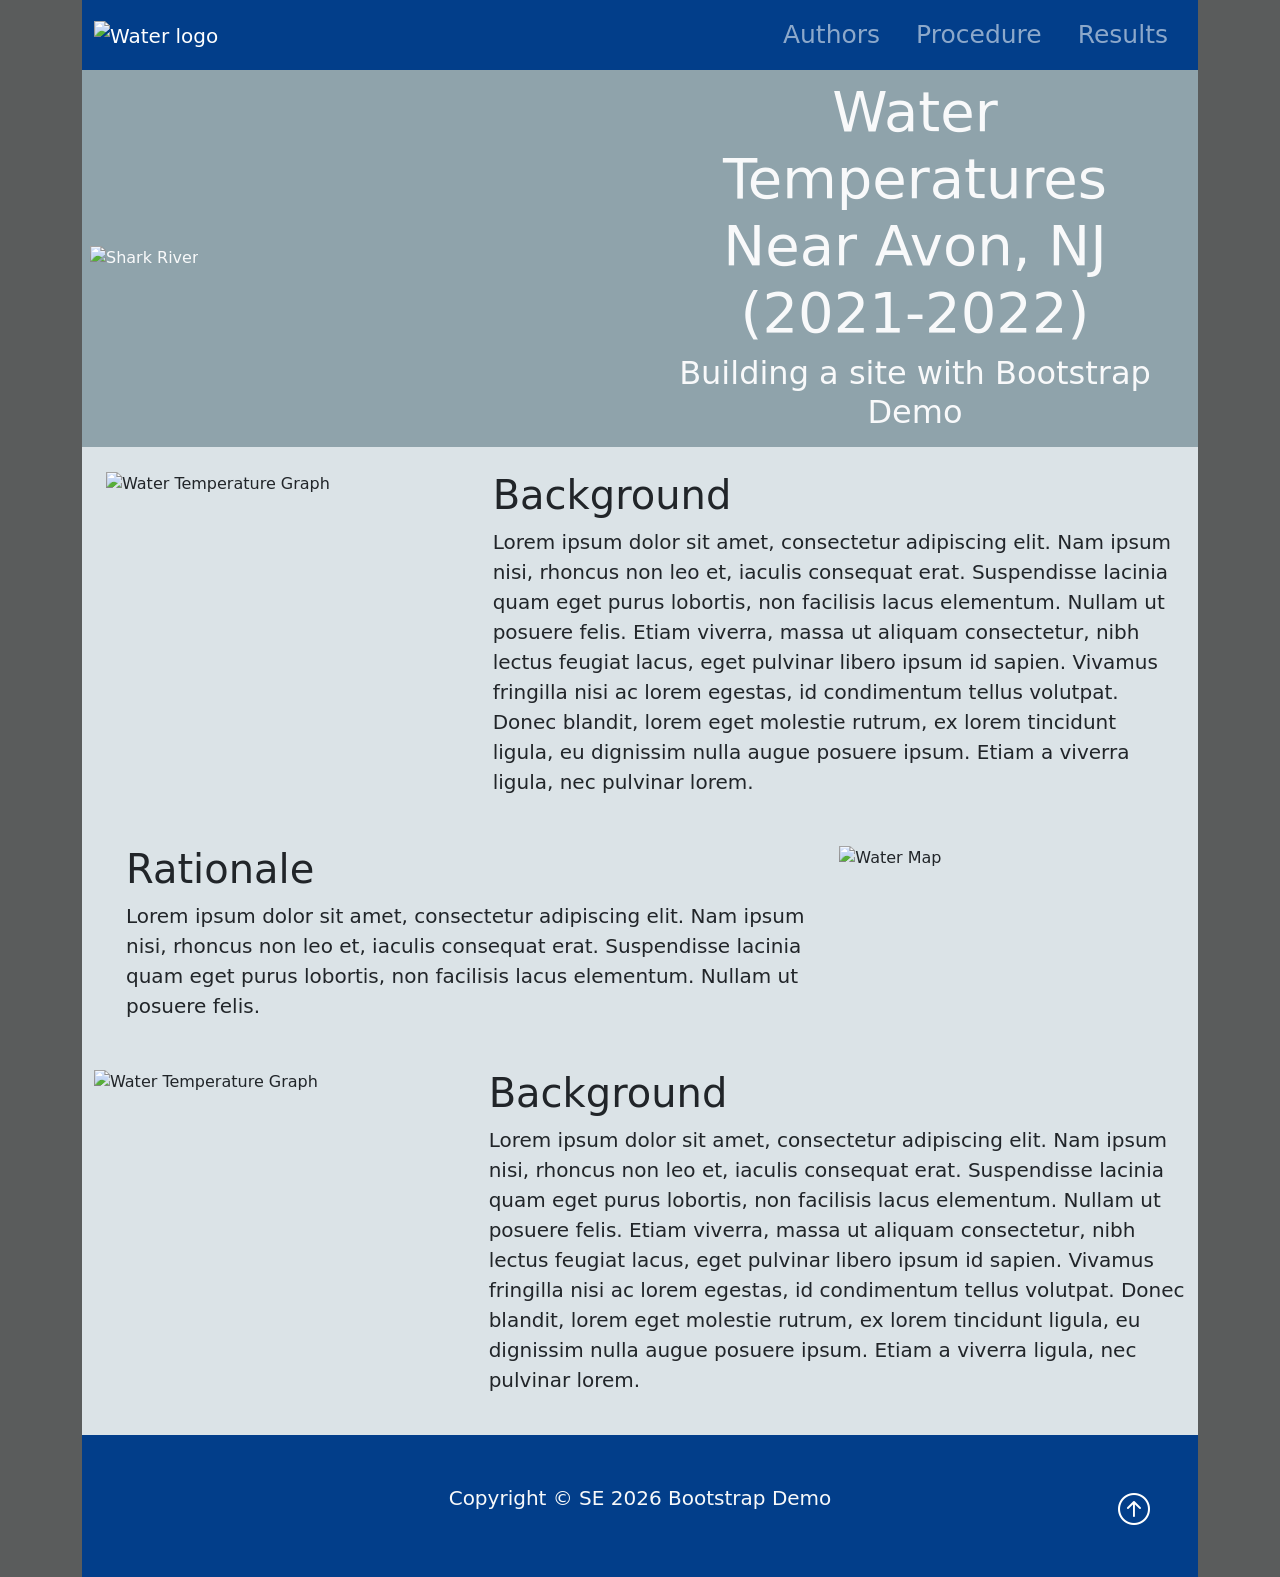
==== index.html @ 8949407c "initial setup Added in files from classdemo" ====
<!doctype html>
<html lang="en">
  <head>
    <meta charset="UTF-8" />
    <meta name="viewport" content="width=device-width, initial-scale=1.0" />
    <title>Activity 2.1.5 Class Demo</title>
    <link
      href="https://cdn.jsdelivr.net/npm/bootstrap@5.3.8/dist/css/bootstrap.min.css"
      rel="stylesheet"
      integrity="sha384-sRIl4kxILFvY47J16cr9ZwB07vP4J8+LH7qKQnuqkuIAvNWLzeN8tE5YBujZqJLB"
      crossorigin="anonymous"
    />
    <link
      rel="stylesheet"
      href="https://cdn.jsdelivr.net/npm/bootstrap-icons@1.13.1/font/bootstrap-icons.min.css"
    />
    <link rel="stylesheet" href="styles.css" />
    <script
      src="https://cdn.jsdelivr.net/npm/bootstrap@5.3.8/dist/js/bootstrap.bundle.min.js"
      integrity="sha384-FKyoEForCGlyvwx9Hj09JcYn3nv7wiPVlz7YYwJrWVcXK/BmnVDxM+D2scQbITxI"
      crossorigin="anonymous"
    ></script>
  </head>

  <body class="body">
    <div class="container-lg min-vh-100">
      <header>
        <!--nav headers-->
        <nav
          class="navbar navbar-expand-lg nav-background-color"
          data-bs-theme="dark"
        >
          <div class="container">
            <!-- Website Brand -->
            <a href="#" class="navbar-brand"
              ><img
                src="img/droplet.png"
                alt="Water logo"
                class="d-inline-block-align-text-top w-50"
            /></a>

            <!-- Hamburger Menu Button -->
            <button
              class="navbar-toggler"
              type="button"
              data-bs-toggle="collapse"
              data-bs-target="#navmenu"
            >
              <span class="navbar-toggler-icon"></span>
            </button>

            <!-- Collapsible navbar menu with custom hover underline CSS animation -->
            <div class="collapse navbar-collapse" id="navmenu">
              <!--links-->
              <ul class="navbar-nav ms-auto">
                <li class="nav-item">
                  <a
                    href="authors.html"
                    class="nav-link hover-underline-animation nav-menu-item"
                    >Authors</a
                  >
                </li>
                <li class="nav-item">
                  <a
                    href="procedure.html"
                    class="nav-link hover-underline-animation nav-menu-item"
                    >Procedure</a
                  >
                </li>
                <li class="nav-item">
                  <a
                    href="results.html"
                    class="nav-link hover-underline-animation nav-menu-item"
                    >Results</a
                  >
                </li>
              </ul>
            </div>
          </div>
        </nav>
      </header>

      <!--Showcase-->

      <section class="showcase text-light p-2 text-center">
        <div class="container">
          <div class="row">
            <div class="col-sm-6 p-0 d-flex align-items-center">
              <img src="img/img-5509.jpg" alt="Shark River" class="img-fluid" />
              <!-- img-fluid won't expand image larger than the container and will scale
                appropriately if the browser gets narrower than the image's set width-->
            </div>
            <div class="col-sm-6 p-0 d-flex align-items-center">
              <div class="container">
                <h1 class="display-4">
                  Water Temperatures Near Avon, NJ (2021-2022)
                </h1>
                <!--display-4 will make the <h1> text stand out-->
                <h2>Building a site with Bootstrap Demo</h2>
              </div>
            </div>
          </div>
        </div>
      </section>
      <!--Overview-->
      <section class="overview text-dark p-2 text-left">
        <div class="container">
          <div class="row">
            <div class="col-sm-4 p-3">
              <img
                src="img/19418.jpeg"
                alt="Water Temperature Graph"
                class="img-fluid"
              />
            </div>

            <div class="col-sm-8 p-3">
              <h1 class="overview-left-padding">Background</h1>
              <!--Overview Left Padding-->
              <p class="lead overview-font overview-left-padding">
                Lorem ipsum dolor sit amet, consectetur adipiscing elit. Nam
                ipsum nisi, rhoncus non leo et, iaculis consequat erat.
                Suspendisse lacinia quam eget purus lobortis, non facilisis
                lacus elementum. Nullam ut posuere felis. Etiam viverra, massa
                ut aliquam consectetur, nibh lectus feugiat lacus, eget pulvinar
                libero ipsum id sapien. Vivamus fringilla nisi ac lorem egestas,
                id condimentum tellus volutpat. Donec blandit, lorem eget
                molestie rutrum, ex lorem tincidunt ligula, eu dignissim nulla
                augue posuere ipsum. Etiam a viverra ligula, nec pulvinar lorem.
              </p>
            </div>
          </div>
          <div class="row">
            <div class="col-sm-8 p-3">
              <h1 class="overview-left-padding">Rationale</h1>
              <!--Overview Left Padding-->
              <p class="lead overview-font overview-left-padding">
                Lorem ipsum dolor sit amet, consectetur adipiscing elit. Nam
                ipsum nisi, rhoncus non leo et, iaculis consequat erat.
                Suspendisse lacinia quam eget purus lobortis, non facilisis
                lacus elementum. Nullam ut posuere felis.
              </p>
            </div>

            <div class="col-sm-4 p-3">
              <img src="img/watermap.jpg" alt="Water Map" class="img-fluid" />
            </div>
          </div>
        </div>
        <div class="row">
          <div class="col-sm-4 p-3">
            <img
              src="img/phytoplankton-pnas.jpg"
              alt="Water Temperature Graph"
              class="img-fluid"
            />
          </div>

          <div class="col-sm-8 p-3">
            <h1 class="overview-left-padding">Background</h1>
            <!--Overview Left Padding-->
            <p class="lead overview-font overview-left-padding">
              Lorem ipsum dolor sit amet, consectetur adipiscing elit. Nam ipsum
              nisi, rhoncus non leo et, iaculis consequat erat. Suspendisse
              lacinia quam eget purus lobortis, non facilisis lacus elementum.
              Nullam ut posuere felis. Etiam viverra, massa ut aliquam
              consectetur, nibh lectus feugiat lacus, eget pulvinar libero ipsum
              id sapien. Vivamus fringilla nisi ac lorem egestas, id condimentum
              tellus volutpat. Donec blandit, lorem eget molestie rutrum, ex
              lorem tincidunt ligula, eu dignissim nulla augue posuere ipsum.
              Etiam a viverra ligula, nec pulvinar lorem.
            </p>
          </div>
        </div>
      </section>

      <!--Footer-->
      <footer class="p-5 footer text-light text-center position-relative">
        <div class="container">
          <p class="lead">Copyright &copy; SE 2026 Bootstrap Demo</p>
          <a href="#" class="position-absolute bottom-0 end-0 p-5">
            <i class="bi bi-arrow-up-circle h2 icon-white"></i>
          </a>
        </div>
      </footer>
    </div>
  </body>
</html>
---- styles.css ----
/* ----------------- Class CSS ----------------- */

.about{
    width:400px;
    margin: auto;
}

.about-team{
    color:rgb(82, 81, 81)
}

.authors{
    background-color: #dbe3e7;
}

.body{
    background-color: rgb(90, 92, 92);
}

.chartjs-sample{
    background-color: #8fa3ab;
}

.footer{                
    background-color: #023E8A;
}

.icon-white{            /* Arrow icon at bottom of page */
    color: #FFFFFF;
}

.nav-background-color{   /* navbar background color */
    background-color: #023E8A;
}

.nav-menu-item{               /* navbar link text properties */
    font-size:25px;
    margin-left: 10px;
    margin-right: 10px;
}

.overview{
    background-color: #dbe3e7;
}

.overview-left-padding{
    padding-left: 20px;
}

.overview-right-padding{  
    padding-right: 20px;
}

.procedure{
    background-color: #dbe3e7;
    padding: 1px;
}

.showcase{
    background-color: #8fa3ab; /*#0096c7*/
}

/* ----------------- ID CSS ----------------- */

/* -----------------Underline Animation CSS -----------------*/
#chart-wrapper{
    margin: auto;
    padding: 10px; 
    min-height: 400px;
    background-color: whitesmoke !important;
    justify-content: center;
    align-items: center;  
}



.hover-underline-animation {
    display: inline-block;
    position: relative;
    /*color: #0087ca;*/
  }
  
.hover-underline-animation:after {
    content: '';
    position: absolute;
    width: 100%;
    transform: scaleX(0);
    height: 2px;
    bottom: 0;
    left: 0;
    background-color: #eae6e6;
    /*transform-origin: bottom right;*/
    transition: transform 0.35s ease-out;
}
  
.hover-underline-animation:hover:after {
    transform: scaleX(1);
    /*transform-origin: bottom left;*/
}
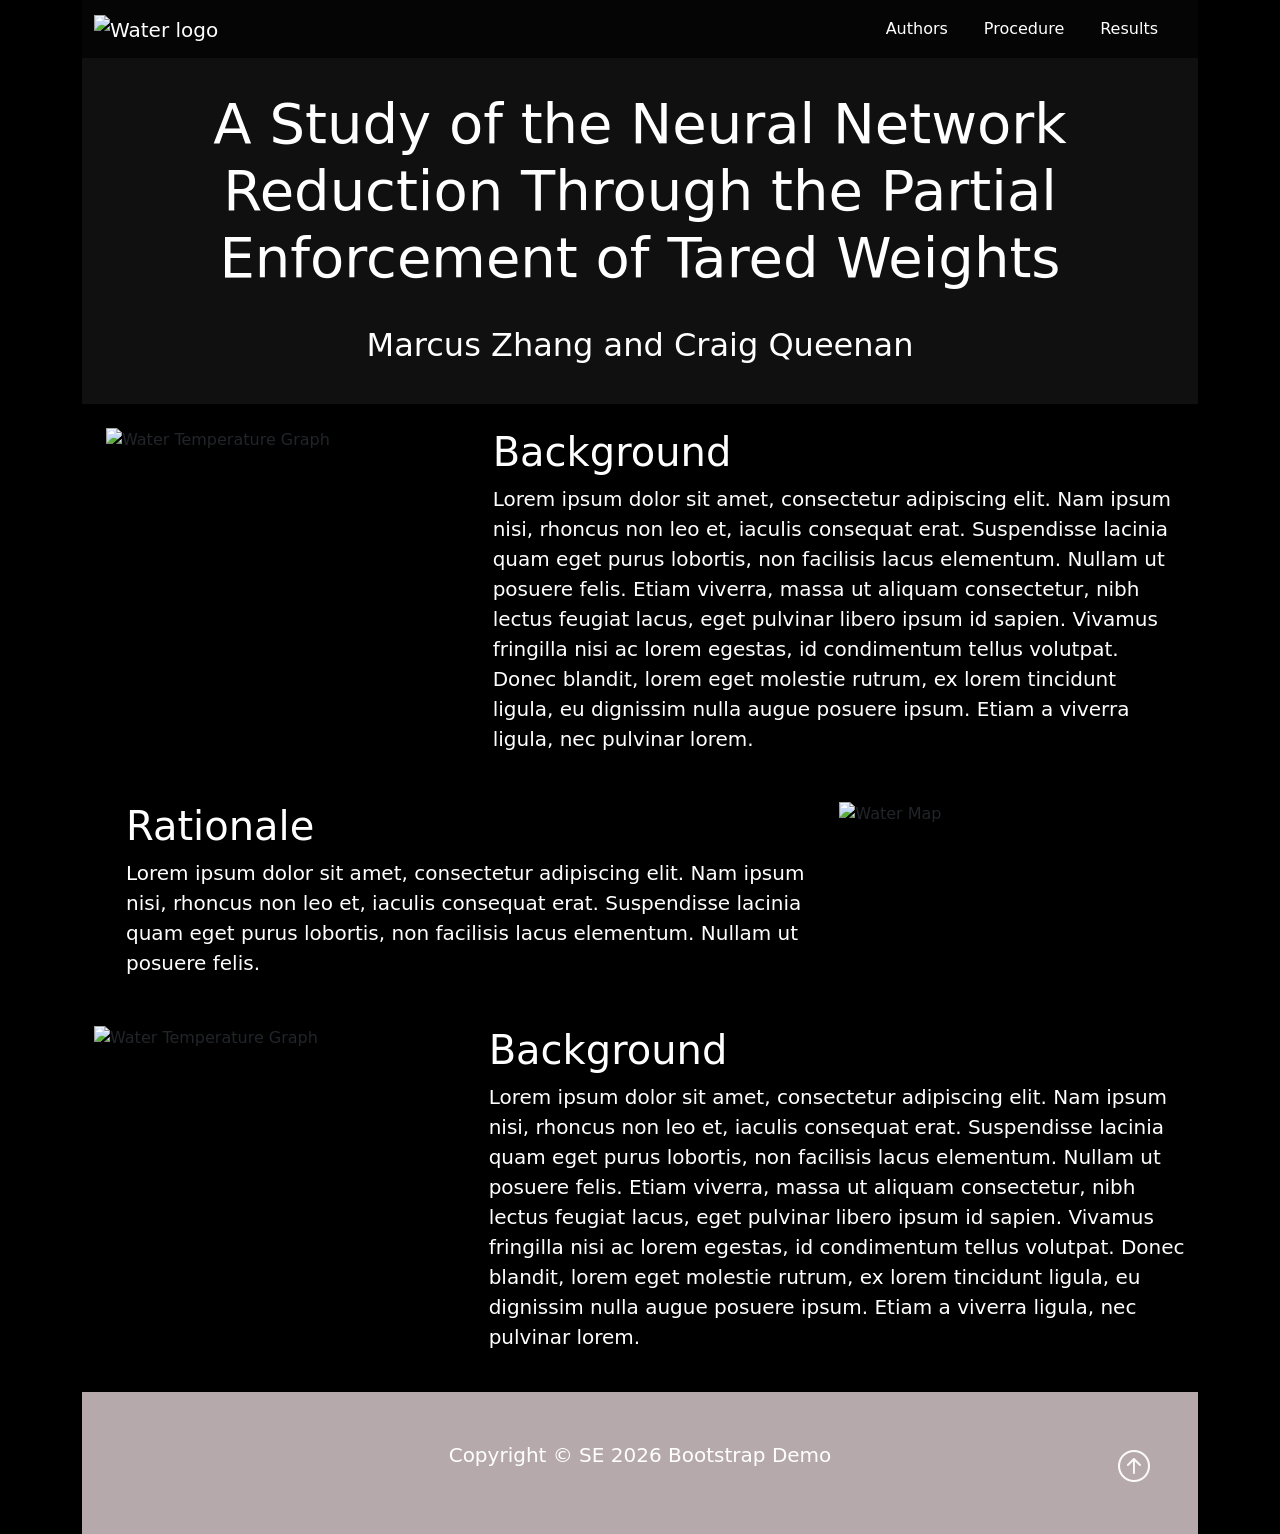
==== commit 89502d09: "Black and white Changed overall CSS theme." ====
--- a/index.html
+++ b/index.html
@@ -52,7 +52,7 @@
             <!-- Collapsible navbar menu with custom hover underline CSS animation -->
             <div class="collapse navbar-collapse" id="navmenu">
               <!--links-->
-              <ul class="navbar-nav ms-auto">
+              <ul class="navbar-nav ms-auto navbar-extra-styles">
                 <li class="nav-item">
                   <a
                     href="authors.html"
@@ -83,23 +83,18 @@
       <!--Showcase-->
 
       <section class="showcase text-light p-2 text-center">
-        <div class="container">
+        <div class="container" id="banner">
           <div class="row">
-            <div class="col-sm-6 p-0 d-flex align-items-center">
-              <img src="img/img-5509.jpg" alt="Shark River" class="img-fluid" />
-              <!-- img-fluid won't expand image larger than the container and will scale
-                appropriately if the browser gets narrower than the image's set width-->
-            </div>
-            <div class="col-sm-6 p-0 d-flex align-items-center">
+            <div class=" p-0 d-flex align-items-center">
               <div class="container">
-                <h1 class="display-4">
-                  Water Temperatures Near Avon, NJ (2021-2022)
-                </h1>
+                <h2 class="display-4" id="title-text">
+                  A Study of the Neural Network Reduction Through the Partial Enforcement of Tared Weights
+                </h2>
                 <!--display-4 will make the <h1> text stand out-->
-                <h2>Building a site with Bootstrap Demo</h2>
+                <h2 class="display-7" id="title-smaller">Marcus Zhang and Craig Queenan</h2>
+                <br>
               </div>
             </div>
-          </div>
         </div>
       </section>
       <!--Overview-->
--- a/styles.css
+++ b/styles.css
@@ -6,7 +6,7 @@
 }
 
 .about-team{
-    color:rgb(82, 81, 81)
+    color:rgb(250, 250, 250)
 }
 
 .authors{
@@ -14,33 +14,41 @@
 }
 
 .body{
-    background-color: rgb(90, 92, 92);
+    background-color: rgb(0, 0, 0);
 }
 
 .chartjs-sample{
-    background-color: #8fa3ab;
+    background-color: #d1f2ff;
 }
 
 .footer{                
-    background-color: #023E8A;
+    background-color: #b6a9ac;
 }
 
 .icon-white{            /* Arrow icon at bottom of page */
-    color: #FFFFFF;
+    color: #fcfafa;
 }
 
 .nav-background-color{   /* navbar background color */
-    background-color: #023E8A;
+    background-color: #050505;
 }
 
 .nav-menu-item{               /* navbar link text properties */
-    font-size:25px;
+    font-size:25;
     margin-left: 10px;
     margin-right: 10px;
+    color: #ffffff;
+}
+
+.navbar-extra-styles{           /* navbar link text properties */
+    font-size:25;
+    margin-left: 10px;
+    margin-right: 10px;
+    color: #000000;
 }
 
 .overview{
-    background-color: #dbe3e7;
+    background-color: #000000;
 }
 
 .overview-left-padding{
@@ -52,22 +60,52 @@
 }
 
 .procedure{
-    background-color: #dbe3e7;
+    background-color: #000000;
     padding: 1px;
 }
 
 .showcase{
-    background-color: #8fa3ab; /*#0096c7*/
+    background-color: #101010; /*#0096c7*/
+    padding: 0;
+}
+
+p {
+    color: #ffffff;
+}
+
+h1 {
+    color: #ffffff;
+}
+
+h2 {
+    color: #ffffff;
 }
 
 /* ----------------- ID CSS ----------------- */
+
+#banner {
+    margin: 0;
+    padding: 0;
+    background-image: url("https://tse3.mm.bing.net/th/id/OIP.nLmJaOxHS7_HPqSWRvo45gHaHa?r=0&rs=1&pid=ImgDetMain&o=7&rm=3");
+}
+
+#title-text{
+    display: flex;
+    height: 250px; 
+    align-items: center; 
+    justify-content: center;
+    margin-bottom: 10px;
+}
+#title-smaller{
+    margin-top: 10px;
+}
 
 /* -----------------Underline Animation CSS -----------------*/
 #chart-wrapper{
     margin: auto;
     padding: 10px; 
     min-height: 400px;
-    background-color: whitesmoke !important;
+    background-color: rgb(0, 0, 0) !important;
     justify-content: center;
     align-items: center;  
 }
@@ -88,12 +126,13 @@
     height: 2px;
     bottom: 0;
     left: 0;
-    background-color: #eae6e6;
+    background-color: #fcfcfc;
     /*transform-origin: bottom right;*/
     transition: transform 0.35s ease-out;
 }
   
 .hover-underline-animation:hover:after {
     transform: scaleX(1);
+    color: #000000;
     /*transform-origin: bottom left;*/
 }
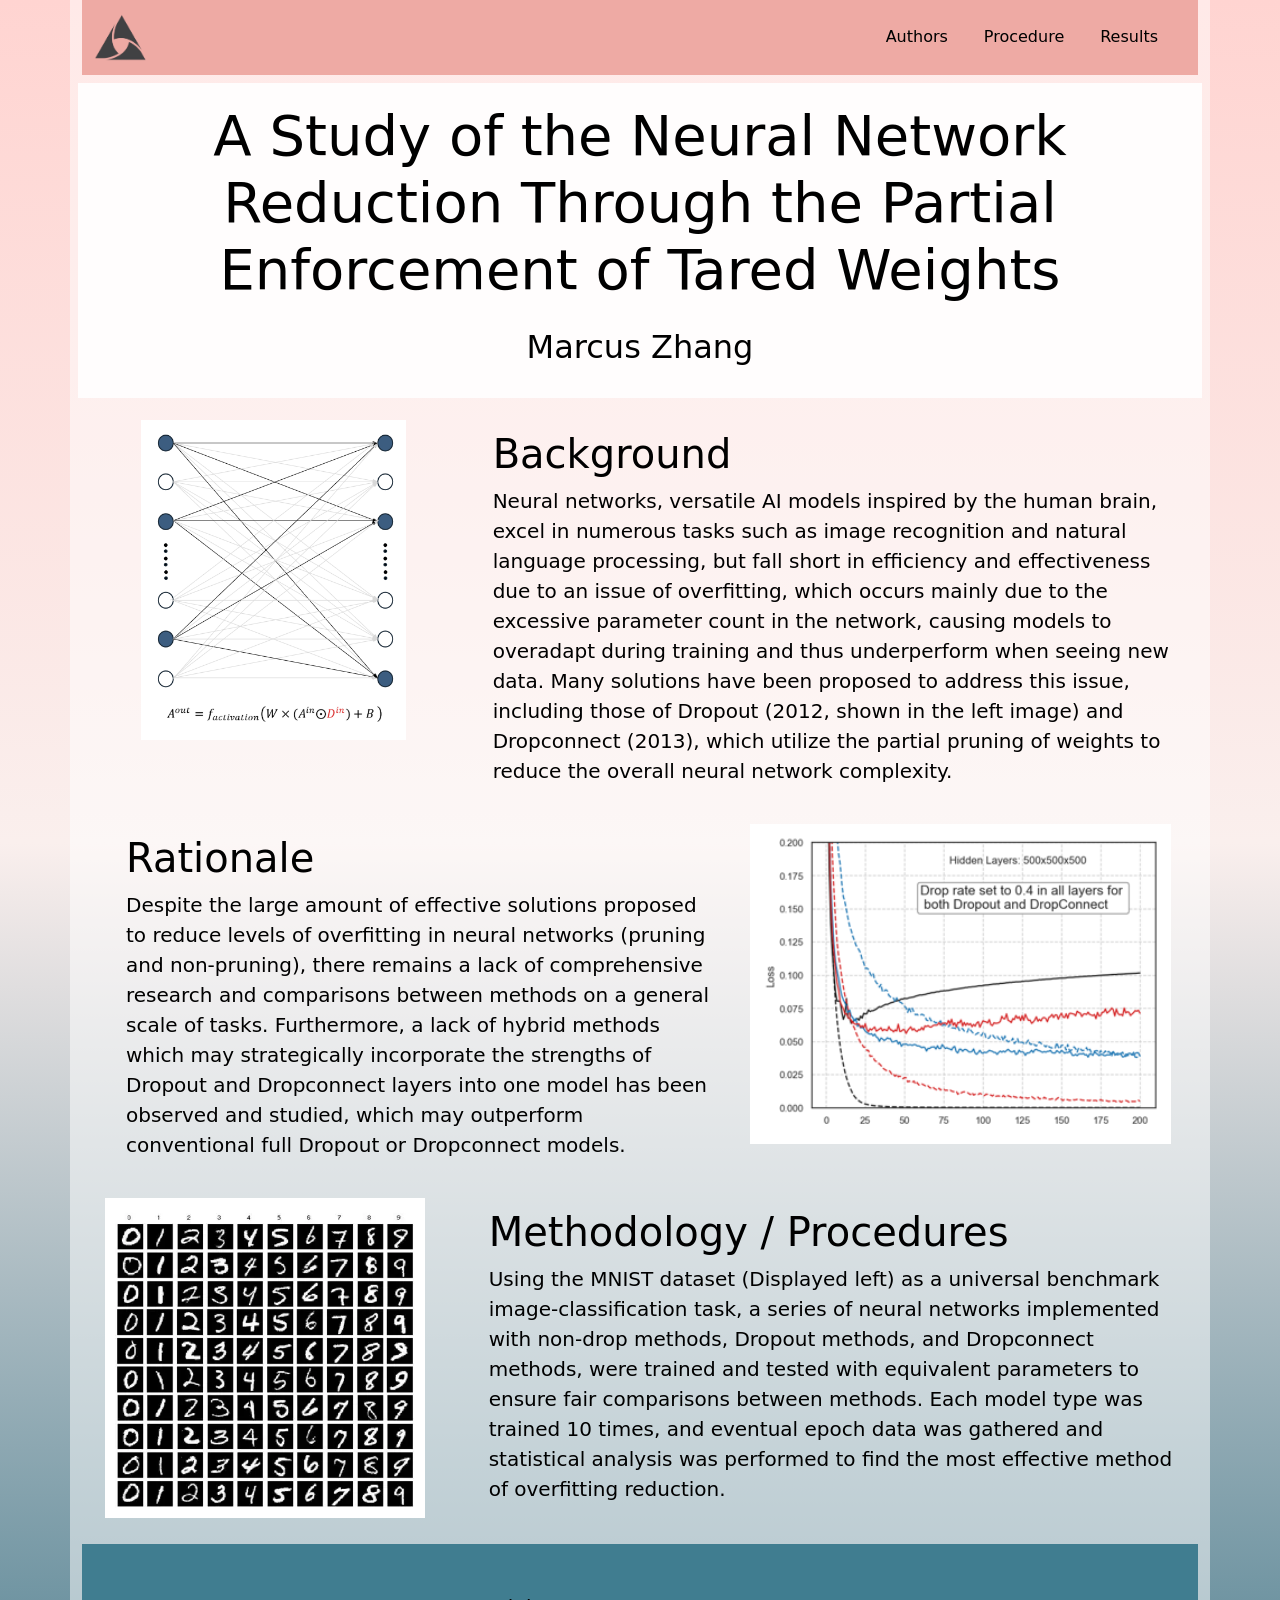
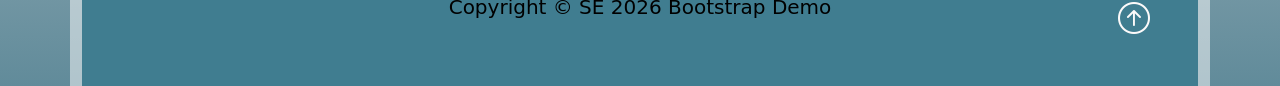
==== commit 24ef19ab: "Finished mainpage theme Finished showcase, have authors and procedures left to work off" ====
--- a/index.html
+++ b/index.html
@@ -1,183 +1,140 @@
 <!doctype html>
 <html lang="en">
-  <head>
-    <meta charset="UTF-8" />
-    <meta name="viewport" content="width=device-width, initial-scale=1.0" />
-    <title>Activity 2.1.5 Class Demo</title>
-    <link
-      href="https://cdn.jsdelivr.net/npm/bootstrap@5.3.8/dist/css/bootstrap.min.css"
-      rel="stylesheet"
-      integrity="sha384-sRIl4kxILFvY47J16cr9ZwB07vP4J8+LH7qKQnuqkuIAvNWLzeN8tE5YBujZqJLB"
-      crossorigin="anonymous"
-    />
-    <link
-      rel="stylesheet"
-      href="https://cdn.jsdelivr.net/npm/bootstrap-icons@1.13.1/font/bootstrap-icons.min.css"
-    />
-    <link rel="stylesheet" href="styles.css" />
-    <script
-      src="https://cdn.jsdelivr.net/npm/bootstrap@5.3.8/dist/js/bootstrap.bundle.min.js"
-      integrity="sha384-FKyoEForCGlyvwx9Hj09JcYn3nv7wiPVlz7YYwJrWVcXK/BmnVDxM+D2scQbITxI"
-      crossorigin="anonymous"
-    ></script>
-  </head>
 
-  <body class="body">
-    <div class="container-lg min-vh-100">
-      <header>
-        <!--nav headers-->
-        <nav
-          class="navbar navbar-expand-lg nav-background-color"
-          data-bs-theme="dark"
-        >
-          <div class="container">
-            <!-- Website Brand -->
-            <a href="#" class="navbar-brand"
-              ><img
-                src="img/droplet.png"
-                alt="Water logo"
-                class="d-inline-block-align-text-top w-50"
-            /></a>
+<head>
+  <meta charset="UTF-8" />
+  <meta name="viewport" content="width=device-width, initial-scale=1.0" />
+  <title>Activity 2.1.5 Class Demo</title>
+  <link href="https://cdn.jsdelivr.net/npm/bootstrap@5.3.8/dist/css/bootstrap.min.css" rel="stylesheet"
+    integrity="sha384-sRIl4kxILFvY47J16cr9ZwB07vP4J8+LH7qKQnuqkuIAvNWLzeN8tE5YBujZqJLB" crossorigin="anonymous" />
+  <link rel="stylesheet" href="https://cdn.jsdelivr.net/npm/bootstrap-icons@1.13.1/font/bootstrap-icons.min.css" />
+  <link rel="stylesheet" href="styles.css" />
+  <script src="https://cdn.jsdelivr.net/npm/bootstrap@5.3.8/dist/js/bootstrap.bundle.min.js"
+    integrity="sha384-FKyoEForCGlyvwx9Hj09JcYn3nv7wiPVlz7YYwJrWVcXK/BmnVDxM+D2scQbITxI"
+    crossorigin="anonymous"></script>
+</head>
 
-            <!-- Hamburger Menu Button -->
-            <button
-              class="navbar-toggler"
-              type="button"
-              data-bs-toggle="collapse"
-              data-bs-target="#navmenu"
-            >
-              <span class="navbar-toggler-icon"></span>
-            </button>
+<body class="body">
+  <div class="container-lg min-vh-100">
+    <header>
+      <!--nav headers-->
+      <nav class="navbar navbar-expand-lg nav-background-color" data-bs-theme="light">
+        <div class="container">
+          <!-- Website Brand -->
+          <a href="#" class="navbar-brand"><img
+              src="img/black-triangle-logo-design-vector-28359166-removebg-preview.png" alt="Water logo"
+              class="logo" /></a>
 
-            <!-- Collapsible navbar menu with custom hover underline CSS animation -->
-            <div class="collapse navbar-collapse" id="navmenu">
-              <!--links-->
-              <ul class="navbar-nav ms-auto navbar-extra-styles">
-                <li class="nav-item">
-                  <a
-                    href="authors.html"
-                    class="nav-link hover-underline-animation nav-menu-item"
-                    >Authors</a
-                  >
-                </li>
-                <li class="nav-item">
-                  <a
-                    href="procedure.html"
-                    class="nav-link hover-underline-animation nav-menu-item"
-                    >Procedure</a
-                  >
-                </li>
-                <li class="nav-item">
-                  <a
-                    href="results.html"
-                    class="nav-link hover-underline-animation nav-menu-item"
-                    >Results</a
-                  >
-                </li>
-              </ul>
-            </div>
+          <!-- Hamburger Menu Button -->
+          <button class="navbar-toggler" type="button" data-bs-toggle="collapse" data-bs-target="#navmenu">
+            <span class="navbar-toggler-icon"></span>
+          </button>
+
+          <!-- Collapsible navbar menu with custom hover underline CSS animation -->
+          <div class="collapse navbar-collapse" id="navmenu">
+            <!--links-->
+            <ul class="navbar-nav ms-auto navbar-extra-styles">
+              <li class="nav-item">
+                <a href="authors.html" class="nav-link hover-underline-animation nav-menu-item">Authors</a>
+              </li>
+              <li class="nav-item">
+                <a href="procedure.html" class="nav-link hover-underline-animation nav-menu-item">Procedure</a>
+              </li>
+              <li class="nav-item">
+                <a href="results.html" class="nav-link hover-underline-animation nav-menu-item">Results</a>
+              </li>
+            </ul>
           </div>
-        </nav>
-      </header>
+        </div>
+      </nav>
+    </header>
 
-      <!--Showcase-->
+    <!--Showcase-->
 
-      <section class="showcase text-light p-2 text-center">
-        <div class="container" id="banner">
-          <div class="row">
-            <div class=" p-0 d-flex align-items-center">
-              <div class="container">
-                <h2 class="display-4" id="title-text">
-                  A Study of the Neural Network Reduction Through the Partial Enforcement of Tared Weights
-                </h2>
-                <!--display-4 will make the <h1> text stand out-->
-                <h2 class="display-7" id="title-smaller">Marcus Zhang and Craig Queenan</h2>
-                <br>
-              </div>
-            </div>
-        </div>
-      </section>
-      <!--Overview-->
-      <section class="overview text-dark p-2 text-left">
-        <div class="container">
-          <div class="row">
-            <div class="col-sm-4 p-3">
-              <img
-                src="img/19418.jpeg"
-                alt="Water Temperature Graph"
-                class="img-fluid"
-              />
-            </div>
-
-            <div class="col-sm-8 p-3">
-              <h1 class="overview-left-padding">Background</h1>
-              <!--Overview Left Padding-->
-              <p class="lead overview-font overview-left-padding">
-                Lorem ipsum dolor sit amet, consectetur adipiscing elit. Nam
-                ipsum nisi, rhoncus non leo et, iaculis consequat erat.
-                Suspendisse lacinia quam eget purus lobortis, non facilisis
-                lacus elementum. Nullam ut posuere felis. Etiam viverra, massa
-                ut aliquam consectetur, nibh lectus feugiat lacus, eget pulvinar
-                libero ipsum id sapien. Vivamus fringilla nisi ac lorem egestas,
-                id condimentum tellus volutpat. Donec blandit, lorem eget
-                molestie rutrum, ex lorem tincidunt ligula, eu dignissim nulla
-                augue posuere ipsum. Etiam a viverra ligula, nec pulvinar lorem.
-              </p>
-            </div>
-          </div>
-          <div class="row">
-            <div class="col-sm-8 p-3">
-              <h1 class="overview-left-padding">Rationale</h1>
-              <!--Overview Left Padding-->
-              <p class="lead overview-font overview-left-padding">
-                Lorem ipsum dolor sit amet, consectetur adipiscing elit. Nam
-                ipsum nisi, rhoncus non leo et, iaculis consequat erat.
-                Suspendisse lacinia quam eget purus lobortis, non facilisis
-                lacus elementum. Nullam ut posuere felis.
-              </p>
-            </div>
-
-            <div class="col-sm-4 p-3">
-              <img src="img/watermap.jpg" alt="Water Map" class="img-fluid" />
+    <section class="showcase text-light p-2 text-center">
+      <div class="container" id="banner">
+        <div class="row">
+          <div class=" p-0 d-flex align-items-center">
+            <div class="container" style="background-color: rgba(255, 255, 255, 0.9)">
+              <h2 class="display-4" id="title-text">
+                A Study of the Neural Network Reduction Through the Partial Enforcement of Tared Weights
+              </h2>
+              <!--display-4 will make the <h1> text stand out-->
+              <h2 class="display-7" id="title-smaller">Marcus Zhang</h2>
+              <br>
             </div>
           </div>
         </div>
+    </section>
+    <!--Overview-->
+    <section class="overview text-dark p-2 text-left">
+      <div class="container">
         <div class="row">
           <div class="col-sm-4 p-3">
-            <img
-              src="img/phytoplankton-pnas.jpg"
-              alt="Water Temperature Graph"
-              class="img-fluid"
-            />
+            <img src="img/dropout.png" alt="Dropout Model Figure" class="img-fluid" />
           </div>
 
           <div class="col-sm-8 p-3">
             <h1 class="overview-left-padding">Background</h1>
             <!--Overview Left Padding-->
             <p class="lead overview-font overview-left-padding">
-              Lorem ipsum dolor sit amet, consectetur adipiscing elit. Nam ipsum
-              nisi, rhoncus non leo et, iaculis consequat erat. Suspendisse
-              lacinia quam eget purus lobortis, non facilisis lacus elementum.
-              Nullam ut posuere felis. Etiam viverra, massa ut aliquam
-              consectetur, nibh lectus feugiat lacus, eget pulvinar libero ipsum
-              id sapien. Vivamus fringilla nisi ac lorem egestas, id condimentum
-              tellus volutpat. Donec blandit, lorem eget molestie rutrum, ex
-              lorem tincidunt ligula, eu dignissim nulla augue posuere ipsum.
-              Etiam a viverra ligula, nec pulvinar lorem.
+              Neural networks, versatile AI models inspired by the human brain, excel in numerous tasks such as
+              image recognition and natural language processing, but fall short in efficiency and effectiveness
+              due to an issue of <strong>overfitting, </strong>which occurs mainly due to the excessive parameter
+              count in the network, causing models to overadapt during training and thus underperform when seeing new
+              data.
+              Many solutions have been proposed to address this
+              issue, including those of Dropout (2012, shown in the left image) and Dropconnect (2013), which utilize the partial
+              pruning of weights to reduce the overall neural network complexity.
             </p>
           </div>
         </div>
-      </section>
+        <div class="row">
+          <div class="col-sm-7 p-3">
+            <h1 class="overview-left-padding">Rationale</h1>
+            <!--Overview Left Padding-->
+            <p class="lead overview-font overview-left-padding">
+              Despite the large amount of effective solutions proposed to reduce levels of overfitting in neural networks (pruning and non-pruning), 
+              there remains a lack of comprehensive research and comparisons between methods on a general scale of tasks. Furthermore, a lack of 
+              hybrid methods which may strategically incorporate the strengths of Dropout and Dropconnect layers into one model has been observed
+              and studied, which may outperform conventional full Dropout or Dropconnect models. 
+            </p>
+          </div>
 
-      <!--Footer-->
-      <footer class="p-5 footer text-light text-center position-relative">
-        <div class="container">
-          <p class="lead">Copyright &copy; SE 2026 Bootstrap Demo</p>
-          <a href="#" class="position-absolute bottom-0 end-0 p-5">
-            <i class="bi bi-arrow-up-circle h2 icon-white"></i>
-          </a>
+          <div class="col-sm-5 p-3">
+            <img src="img/graph_figures.png" alt="Graphical results obtained" class="img-fluid" />
+          </div>
         </div>
-      </footer>
-    </div>
-  </body>
-</html>
+      </div>
+      <div class="row">
+        <div class="col-sm-4 p-3">
+          <img src="img/MNIST.webp" alt="MNIST graphical examples" class="img-fluid" />
+        </div>
+
+        <div class="col-sm-8 p-3">
+          <h1 class="overview-left-padding">Methodology / Procedures</h1>
+          <!--Overview Left Padding-->
+          <p class="lead overview-font overview-left-padding">
+            Using the MNIST dataset (Displayed left) as a universal benchmark image-classification task, a series
+            of neural networks implemented with non-drop methods, Dropout methods, and Dropconnect methods, were
+            trained and tested with equivalent parameters to ensure fair comparisons between methods. Each model
+            type was trained 10 times, and eventual epoch data was gathered and statistical analysis was performed
+            to find the most effective method of overfitting reduction.
+          </p>
+        </div>
+      </div>
+    </section>
+
+    <!--Footer-->
+    <footer class="p-5 footer text-light text-center position-relative">
+      <div class="container">
+        <p class="lead">Copyright &copy; SE 2026 Bootstrap Demo</p>
+        <a href="#" class="position-absolute bottom-0 end-0 p-5">
+          <i class="bi bi-arrow-up-circle h2 icon-white"></i>
+        </a>
+      </div>
+    </footer>
+  </div>
+</body>
+
+</html>
--- a/styles.css
+++ b/styles.css
@@ -14,30 +14,48 @@
 }
 
 .body{
-    background-color: rgb(0, 0, 0);
+    background-image: linear-gradient(to top, #618B9A, #FAEFED, #FFD4D1);
 }
 
 .chartjs-sample{
     background-color: #d1f2ff;
 }
+.container-lg {
+    background-color: rgba(255, 255, 255, 0.5);
+}
 
 .footer{                
-    background-color: #b6a9ac;
+    background-color: #407D90;
 }
 
 .icon-white{            /* Arrow icon at bottom of page */
     color: #fcfafa;
 }
 
+.img-fluid{
+    display: block;
+    width: auto;
+    height: 300px;
+    margin-left: auto;
+    margin-right: auto;
+    outline: 10px solid white;
+}
+
+.logo {
+    width: 55px;
+    height: auto;
+    display: inline-block;
+}
+
 .nav-background-color{   /* navbar background color */
-    background-color: #050505;
+    background-color: #eeaaa4;
 }
 
 .nav-menu-item{               /* navbar link text properties */
     font-size:25;
     margin-left: 10px;
     margin-right: 10px;
-    color: #ffffff;
+    color: #000;
 }
 
 .navbar-extra-styles{           /* navbar link text properties */
@@ -48,7 +66,7 @@
 }
 
 .overview{
-    background-color: #000000;
+    background-color: none;
 }
 
 .overview-left-padding{
@@ -60,44 +78,47 @@
 }
 
 .procedure{
-    background-color: #000000;
+    background-color: #ffffff;
     padding: 1px;
 }
 
 .showcase{
-    background-color: #101010; /*#0096c7*/
+    background-color: none; /*#0096c7*/
     padding: 0;
 }
 
 p {
-    color: #ffffff;
+    color: #000000;
 }
 
 h1 {
-    color: #ffffff;
+    color: #000000;
 }
 
 h2 {
-    color: #ffffff;
+    color: #000000;
 }
 
 /* ----------------- ID CSS ----------------- */
 
 #banner {
+    display: flex;
     margin: 0;
     padding: 0;
-    background-image: url("https://tse3.mm.bing.net/th/id/OIP.nLmJaOxHS7_HPqSWRvo45gHaHa?r=0&rs=1&pid=ImgDetMain&o=7&rm=3");
+    background-repeat: no-repeat;
+    background-size: cover;
+    background-position: center;
 }
 
 #title-text{
     display: flex;
-    height: 250px; 
+    height: 240px; 
     align-items: center; 
     justify-content: center;
-    margin-bottom: 10px;
+    margin-bottom: 5px;
 }
 #title-smaller{
-    margin-top: 10px;
+    margin-top: 5px;
 }
 
 /* -----------------Underline Animation CSS -----------------*/
@@ -126,7 +147,7 @@
     height: 2px;
     bottom: 0;
     left: 0;
-    background-color: #fcfcfc;
+    background-color: #000000;
     /*transform-origin: bottom right;*/
     transition: transform 0.35s ease-out;
 }
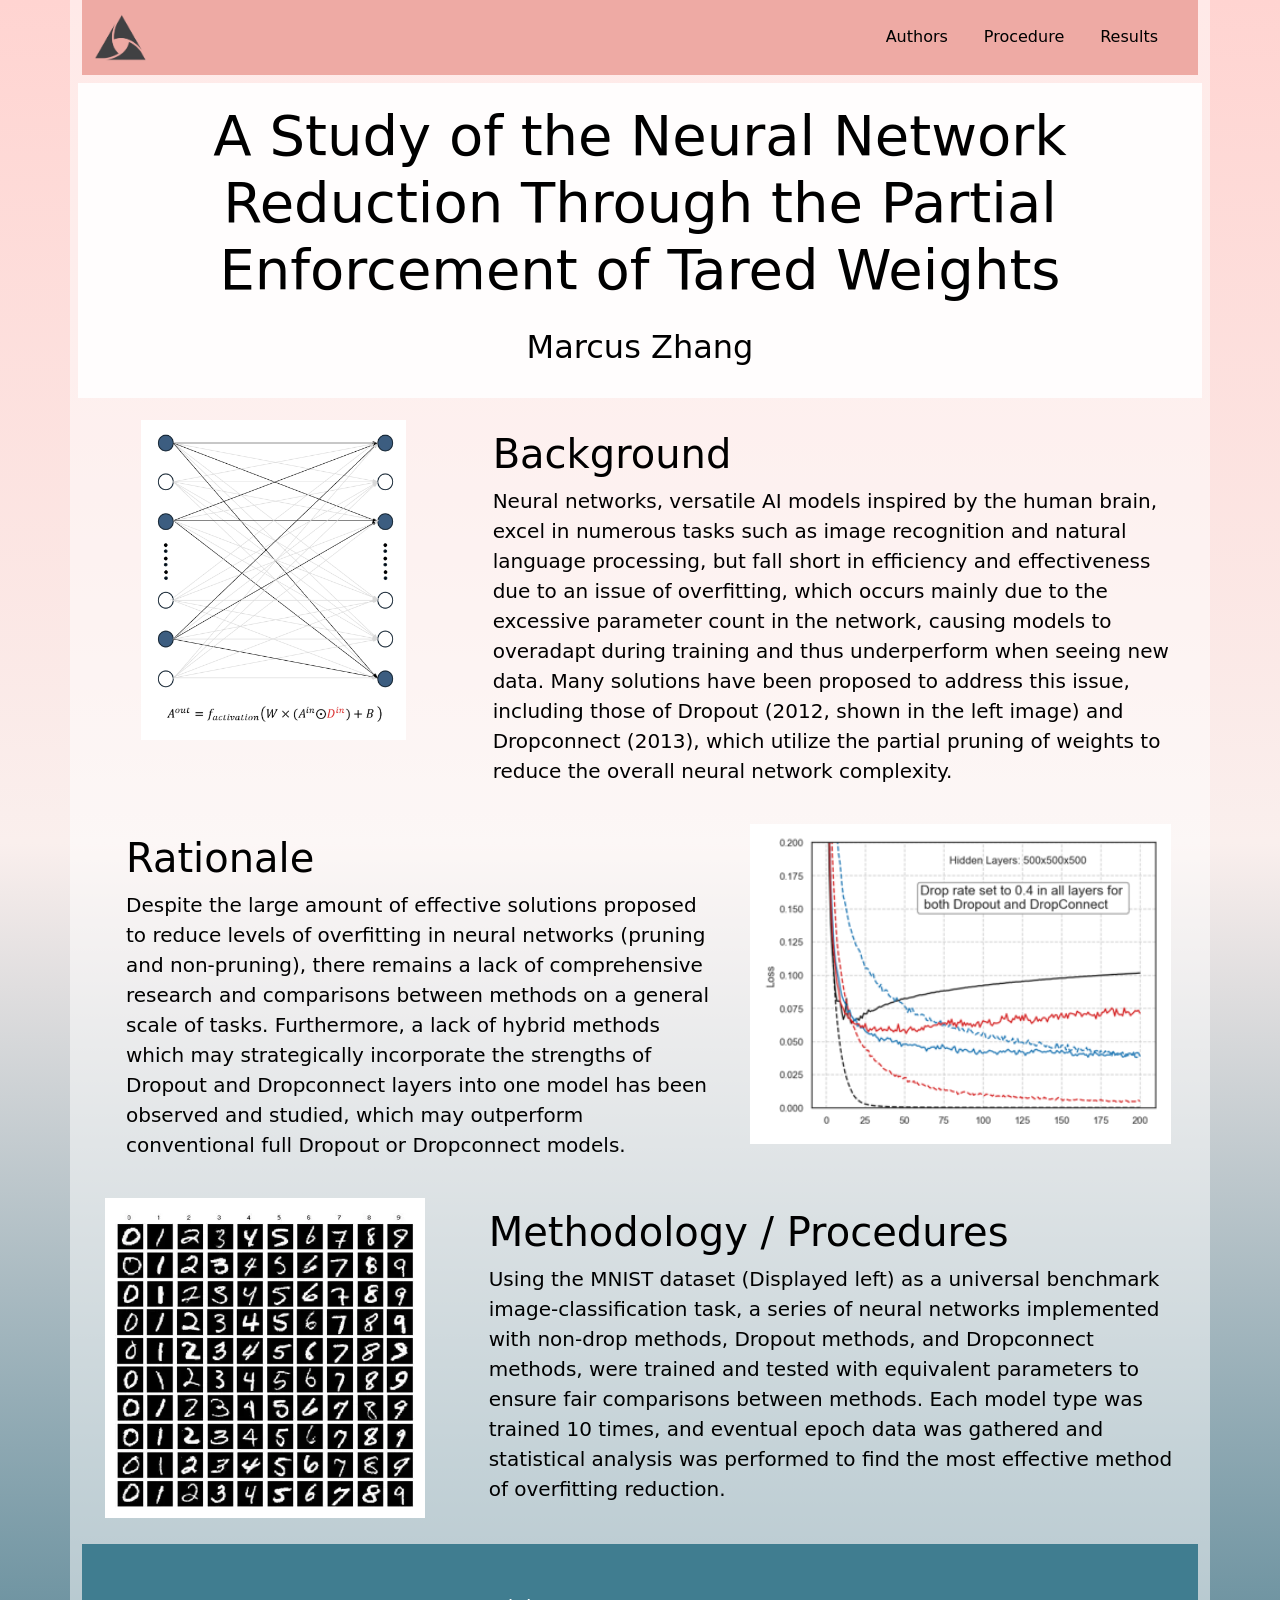
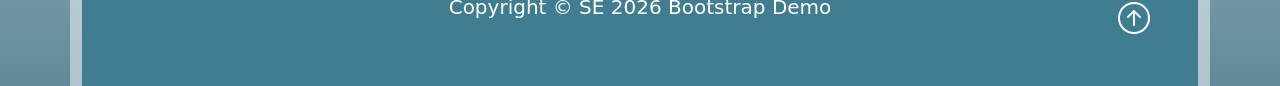
==== commit 98cbdb8d: "Author-Addition Added author images, wrote procedure text." ====
--- a/index.html
+++ b/index.html
@@ -128,7 +128,7 @@
     <!--Footer-->
     <footer class="p-5 footer text-light text-center position-relative">
       <div class="container">
-        <p class="lead">Copyright &copy; SE 2026 Bootstrap Demo</p>
+        <p class="lead footing">Copyright &copy; SE 2026 Bootstrap Demo</p>
         <a href="#" class="position-absolute bottom-0 end-0 p-5">
           <i class="bi bi-arrow-up-circle h2 icon-white"></i>
         </a>
--- a/styles.css
+++ b/styles.css
@@ -6,7 +6,7 @@
 }
 
 .about-team{
-    color:rgb(250, 250, 250)
+    color:rgb(0, 0, 0);
 }
 
 .authors{
@@ -39,6 +39,10 @@
     margin-left: auto;
     margin-right: auto;
     outline: 10px solid white;
+}
+
+.footing {
+    color: #FFFFFF;
 }
 
 .logo {
@@ -85,6 +89,10 @@
 .showcase{
     background-color: none; /*#0096c7*/
     padding: 0;
+}
+
+tr {
+    background-color: #ffffff;
 }
 
 p {
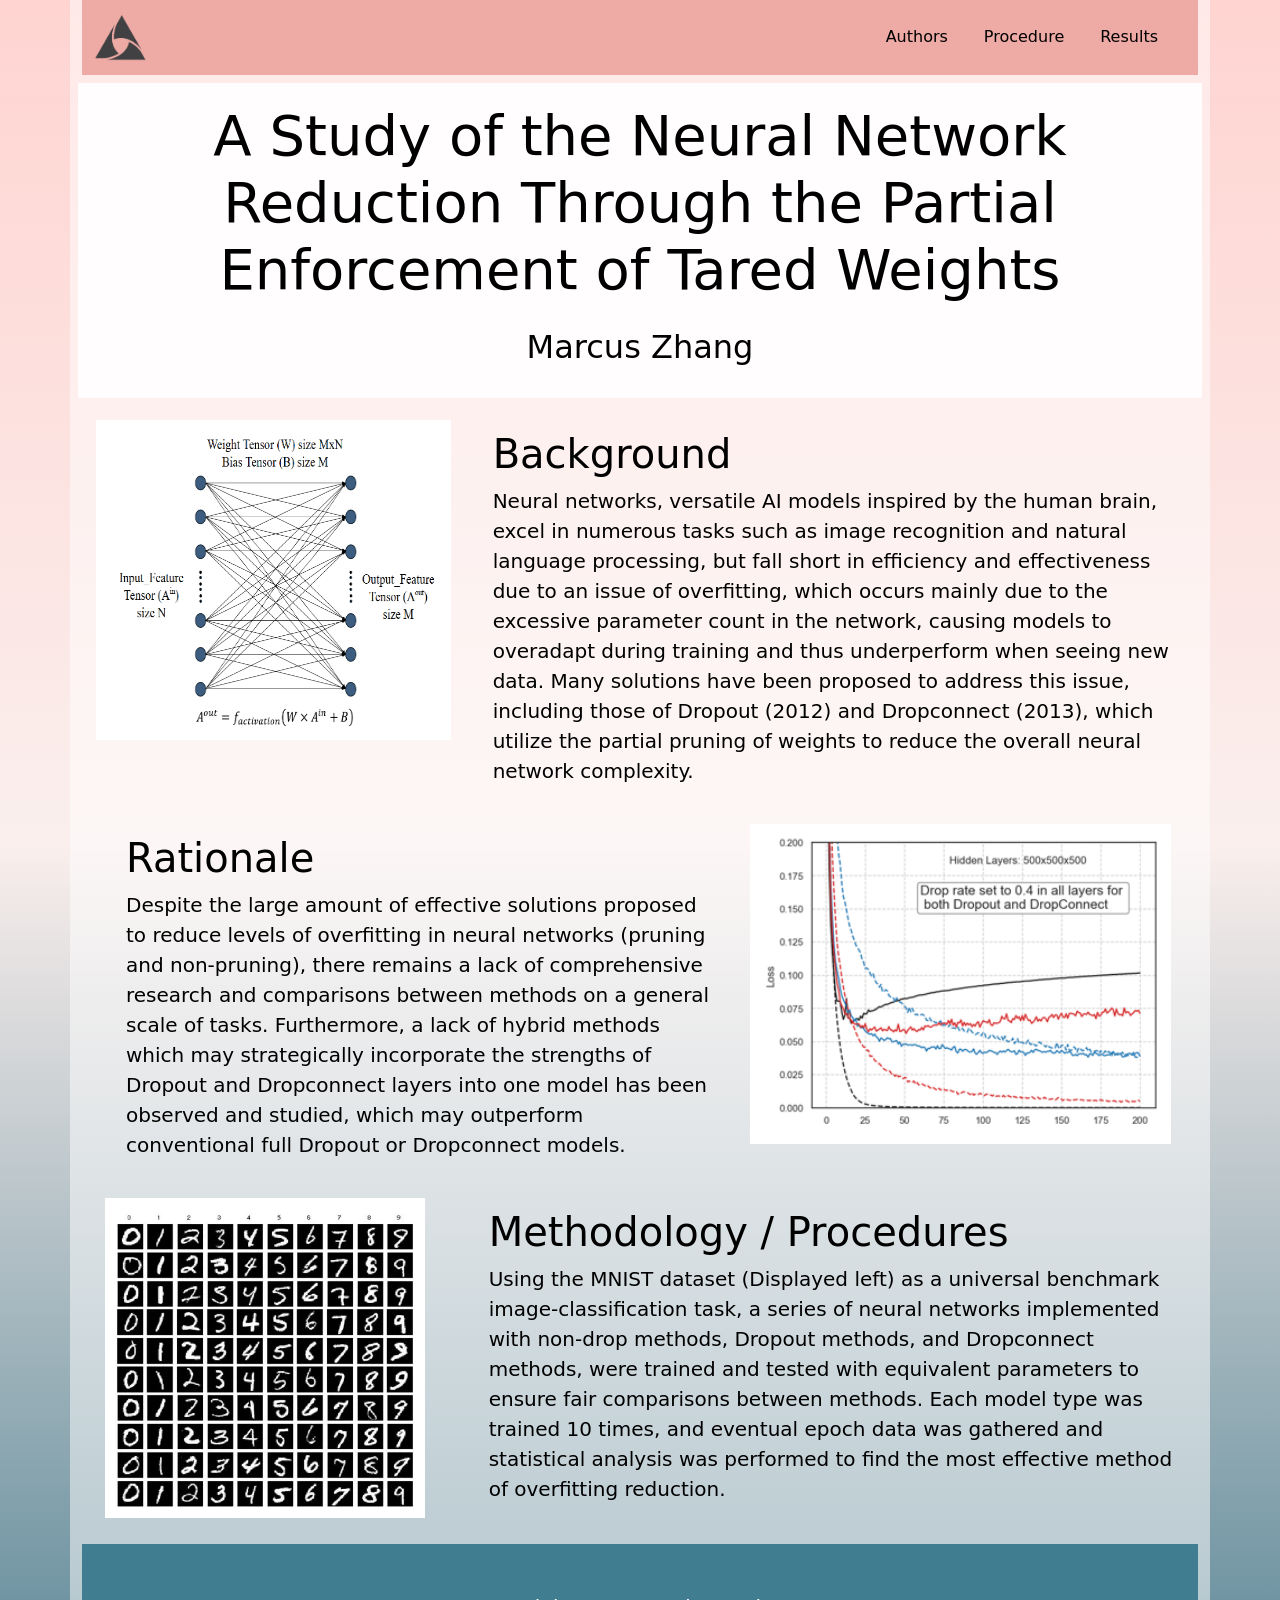
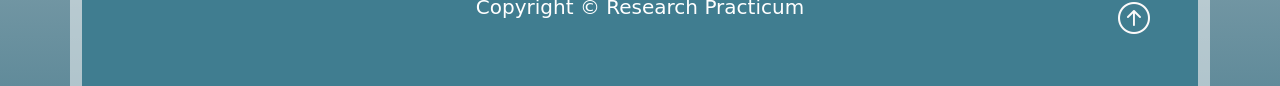
==== commit 8665ef82: "final-ver Added images, added logo transition when hovered as well as showcase/mainpage image transi" ====
--- a/index.html
+++ b/index.html
@@ -71,7 +71,7 @@
       <div class="container">
         <div class="row">
           <div class="col-sm-4 p-3">
-            <img src="img/dropout.png" alt="Dropout Model Figure" class="img-fluid" />
+            <img src="img/full-nn-layer.png" alt="Dropout Model Figure" class="img-fluid" />
           </div>
 
           <div class="col-sm-8 p-3">
@@ -84,7 +84,7 @@
               count in the network, causing models to overadapt during training and thus underperform when seeing new
               data.
               Many solutions have been proposed to address this
-              issue, including those of Dropout (2012, shown in the left image) and Dropconnect (2013), which utilize the partial
+              issue, including those of Dropout (2012) and Dropconnect (2013), which utilize the partial
               pruning of weights to reduce the overall neural network complexity.
             </p>
           </div>
@@ -128,7 +128,7 @@
     <!--Footer-->
     <footer class="p-5 footer text-light text-center position-relative">
       <div class="container">
-        <p class="lead footing">Copyright &copy; SE 2026 Bootstrap Demo</p>
+        <p class="lead footing">Copyright &copy; Research Practicum</p>
         <a href="#" class="position-absolute bottom-0 end-0 p-5">
           <i class="bi bi-arrow-up-circle h2 icon-white"></i>
         </a>
--- a/styles.css
+++ b/styles.css
@@ -38,7 +38,13 @@
     height: 300px;
     margin-left: auto;
     margin-right: auto;
+    transform: scale(1);
     outline: 10px solid white;
+    transition: transform 0.5s ease-in-out;
+}
+
+.img-fluid:hover{
+    transform: scale(1.1);
 }
 
 .footing {
@@ -49,6 +55,12 @@
     width: 55px;
     height: auto;
     display: inline-block;
+    filter: brightness(100%);
+    transition: filter 0.5s ease-in-out;
+}
+
+.logo:hover {
+    filter: brightness(800%);
 }
 
 .nav-background-color{   /* navbar background color */
@@ -145,7 +157,7 @@
     display: inline-block;
     position: relative;
     /*color: #0087ca;*/
-  }
+}
   
 .hover-underline-animation:after {
     content: '';
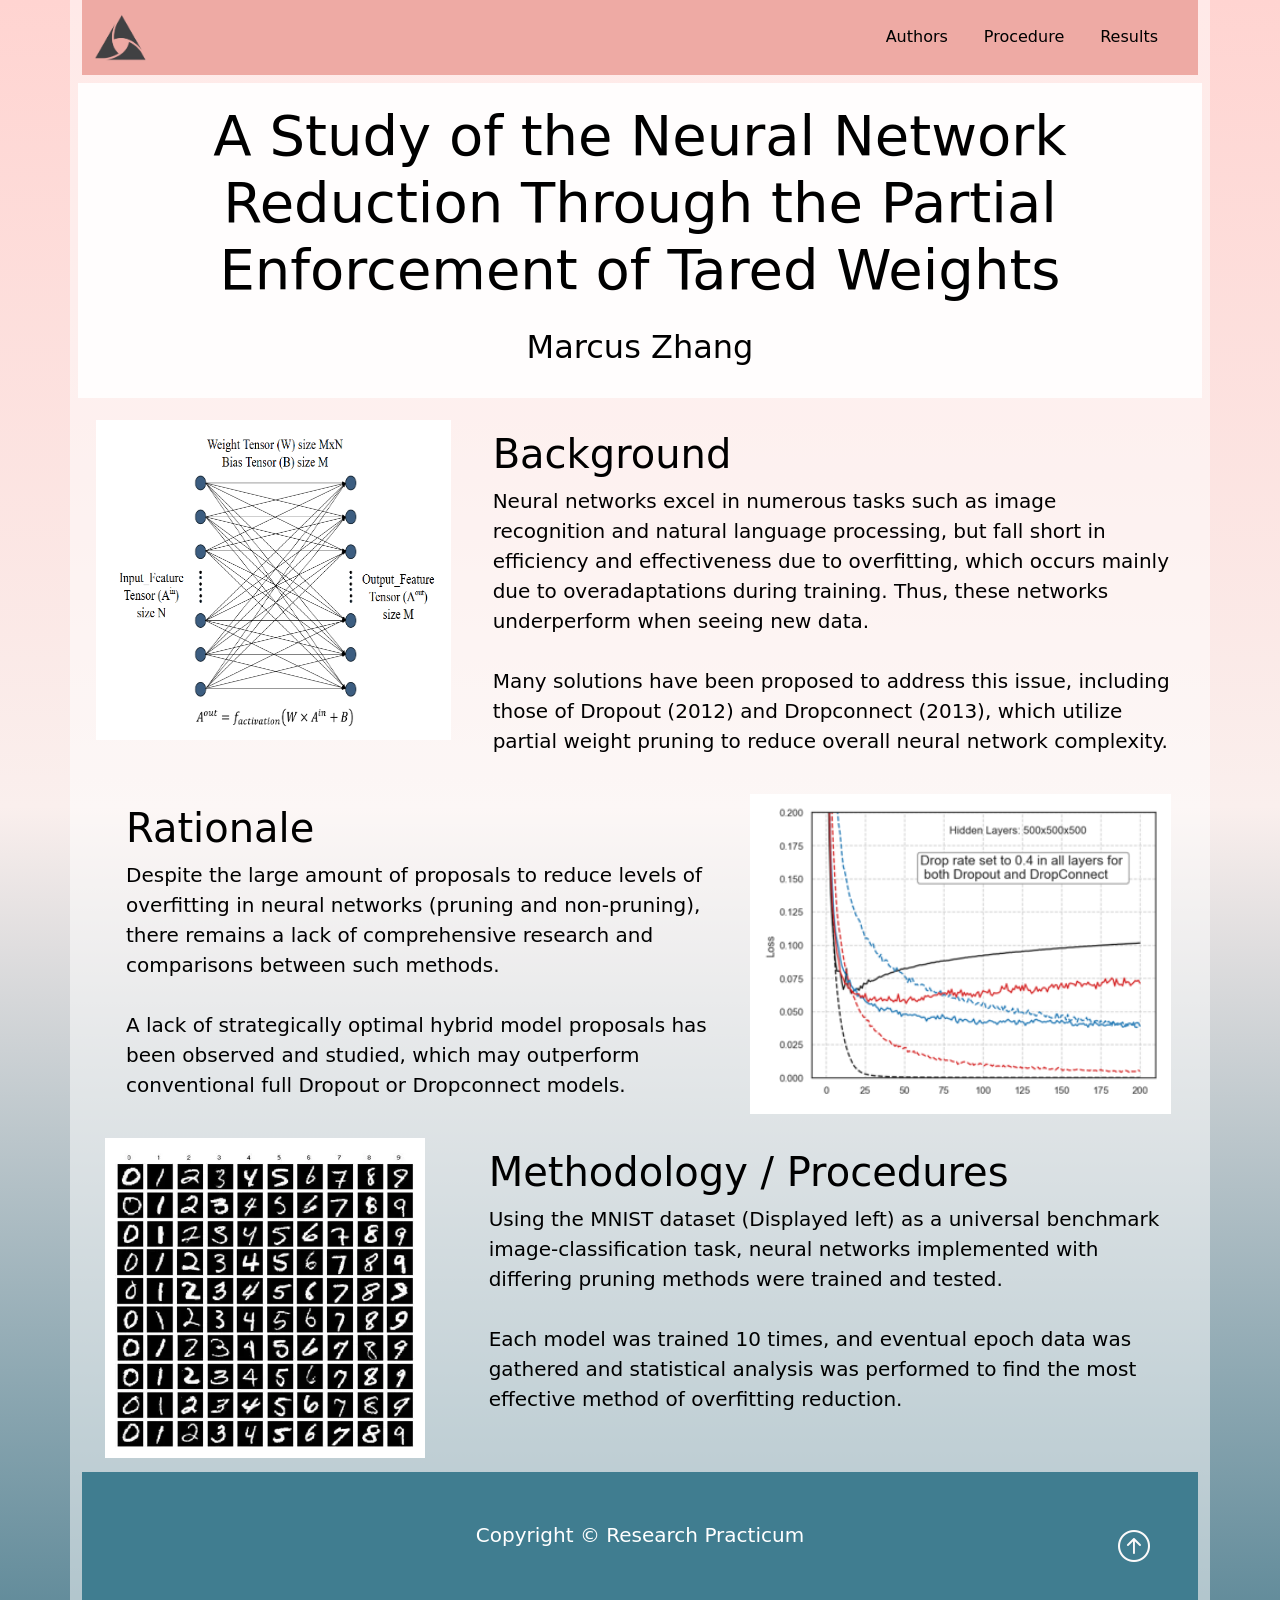
==== commit 8cae90a0: "final reduced wordiness, added bold phrases / breaks." ====
--- a/index.html
+++ b/index.html
@@ -78,14 +78,12 @@
             <h1 class="overview-left-padding">Background</h1>
             <!--Overview Left Padding-->
             <p class="lead overview-font overview-left-padding">
-              Neural networks, versatile AI models inspired by the human brain, excel in numerous tasks such as
+              <strong>Neural networks</strong> excel in numerous tasks such as
               image recognition and natural language processing, but fall short in efficiency and effectiveness
-              due to an issue of <strong>overfitting, </strong>which occurs mainly due to the excessive parameter
-              count in the network, causing models to overadapt during training and thus underperform when seeing new
-              data.
+              due to <strong>overfitting, </strong>which occurs mainly due to <strong>overadaptations</strong> during training. Thus, these networks underperform when seeing new
+              data.<br><br>
               Many solutions have been proposed to address this
-              issue, including those of Dropout (2012) and Dropconnect (2013), which utilize the partial
-              pruning of weights to reduce the overall neural network complexity.
+              issue, including those of <strong>Dropout (2012)</strong> and <strong>Dropconnect (2013)</strong>, which utilize partial weight pruning to reduce overall neural network complexity.
             </p>
           </div>
         </div>
@@ -94,9 +92,10 @@
             <h1 class="overview-left-padding">Rationale</h1>
             <!--Overview Left Padding-->
             <p class="lead overview-font overview-left-padding">
-              Despite the large amount of effective solutions proposed to reduce levels of overfitting in neural networks (pruning and non-pruning), 
-              there remains a lack of comprehensive research and comparisons between methods on a general scale of tasks. Furthermore, a lack of 
-              hybrid methods which may strategically incorporate the strengths of Dropout and Dropconnect layers into one model has been observed
+              Despite the large amount of proposals to reduce levels of overfitting in neural networks (pruning and non-pruning), 
+              there remains a <strong>lack of comprehensive research and comparisons</strong> between such methods.
+              <br><br>A lack of 
+              <strong>strategically optimal hybrid model proposals</strong> has been observed
               and studied, which may outperform conventional full Dropout or Dropconnect models. 
             </p>
           </div>
@@ -115,10 +114,9 @@
           <h1 class="overview-left-padding">Methodology / Procedures</h1>
           <!--Overview Left Padding-->
           <p class="lead overview-font overview-left-padding">
-            Using the MNIST dataset (Displayed left) as a universal benchmark image-classification task, a series
-            of neural networks implemented with non-drop methods, Dropout methods, and Dropconnect methods, were
-            trained and tested with equivalent parameters to ensure fair comparisons between methods. Each model
-            type was trained 10 times, and eventual epoch data was gathered and statistical analysis was performed
+            Using the <strong>MNIST</strong> dataset (Displayed left) as a universal benchmark image-classification task, neural networks implemented with differing pruning methods were
+            trained and tested.<br><br> Each model
+            was trained <strong>10 times</strong>, and eventual epoch data was gathered and statistical analysis was performed
             to find the most effective method of overfitting reduction.
           </p>
         </div>
--- a/styles.css
+++ b/styles.css
@@ -48,7 +48,7 @@
 }
 
 .footing {
-    color: #FFFFFF;
+    color: #FFF;
 }
 
 .logo {
